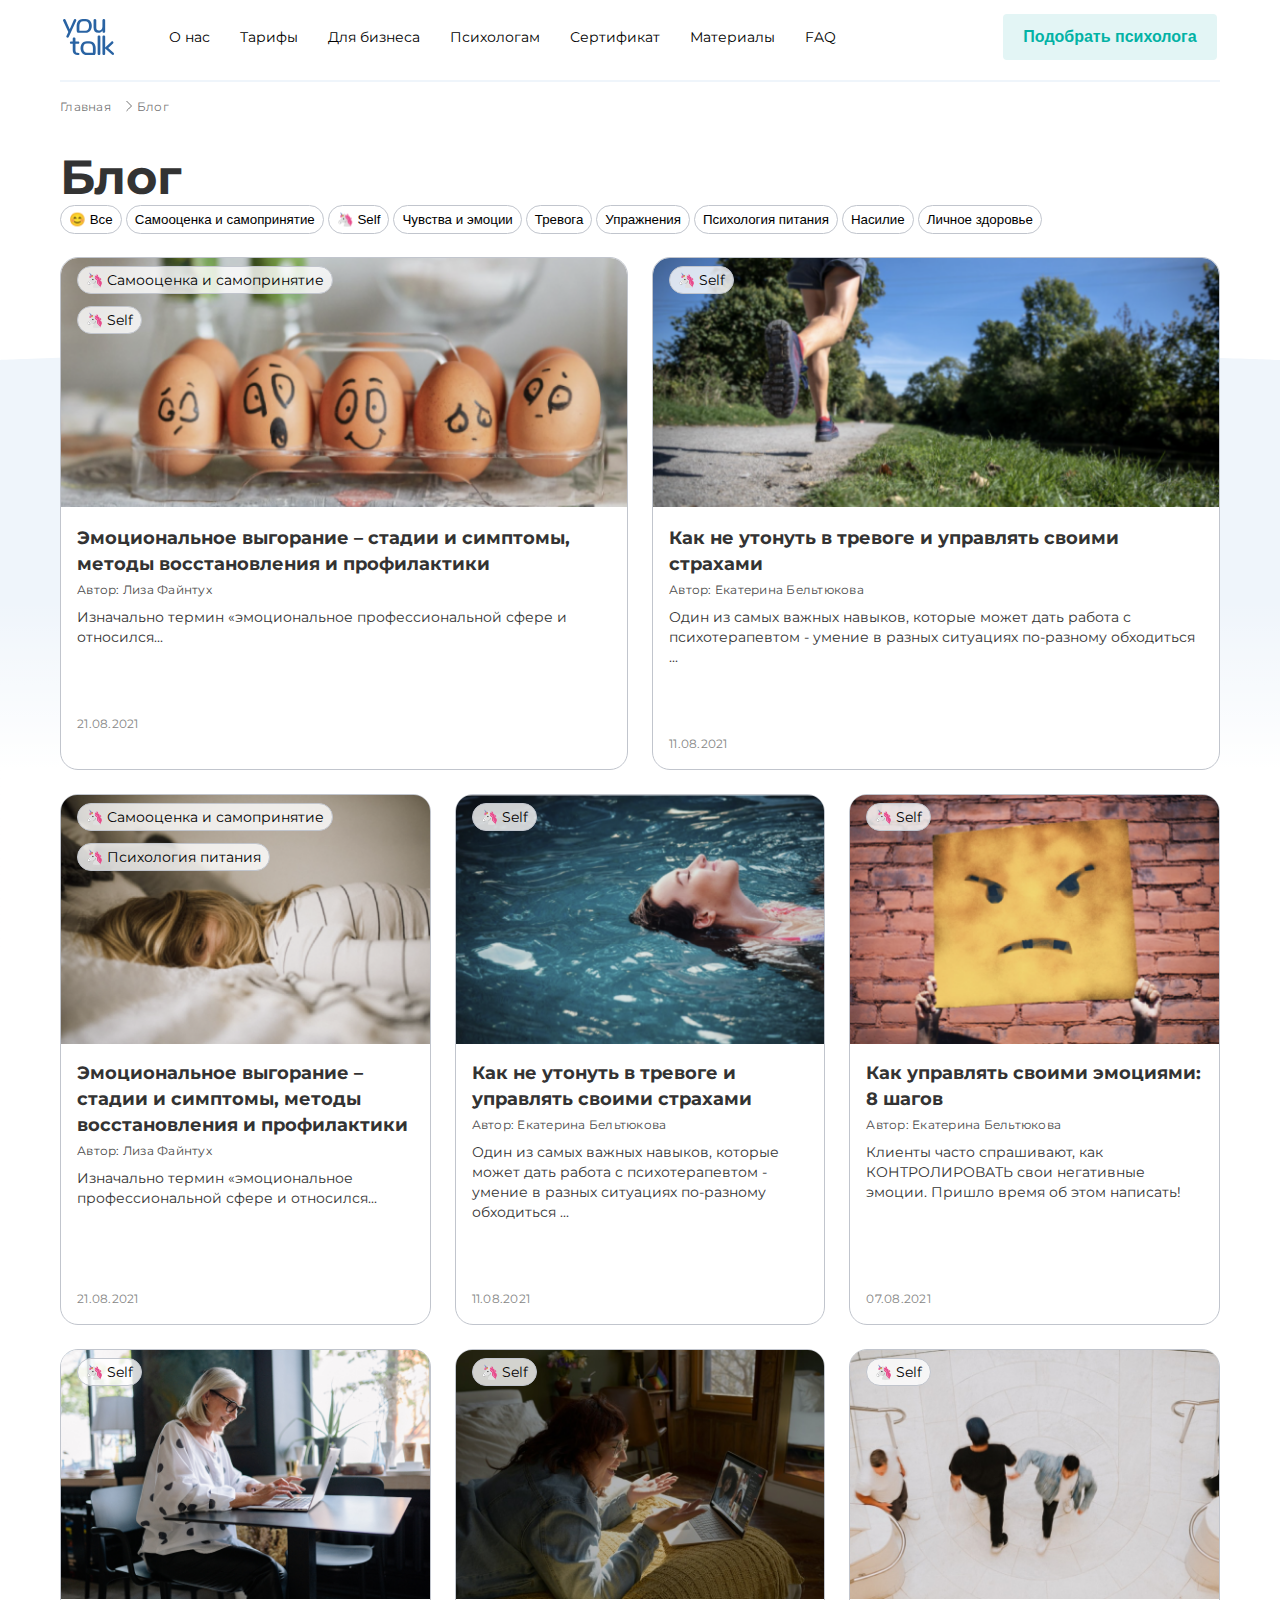
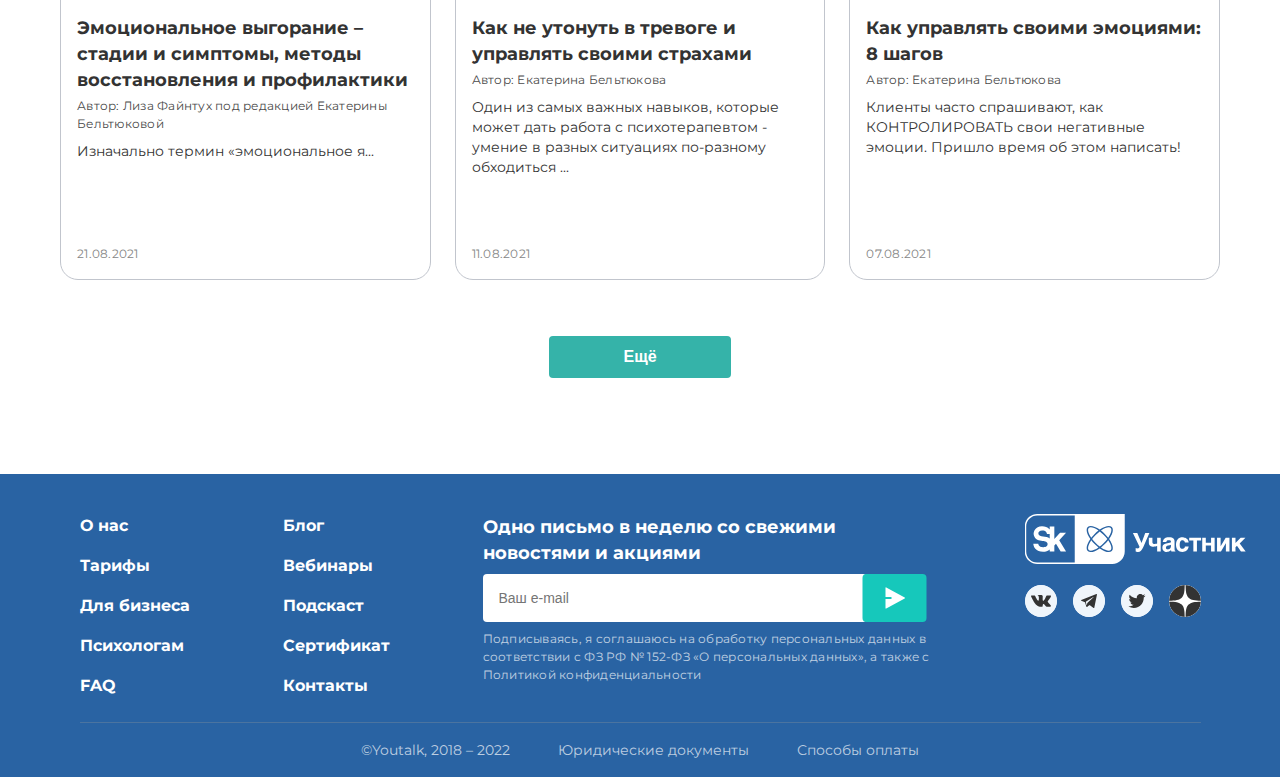
==== index.html @ e445ca29 "fixed all path index.html" ====
<!DOCTYPE html>
<html lang="ru">
  <head>
    <meta charset="UTF-8" />
    <meta name="viewport" content="width=device-width, initial-scale=1.0" />
    <title>YouTalk</title>
    <link rel="stylesheet" href="./css/font.css" />
    <link rel="stylesheet" href="./css/reset.css" />
    <link rel="stylesheet" href="./css/style.css" />
  </head>
  <body>
    <div class="container">
      <header class="header">
        <img class="header__logo" src="./icon/logo.svg" alt="Логотип"/>
        <nav class="header__nav">
          <ul class="header__list">
            <li class="header__item">
              <a href="#" class="link header__link">О нас</a>
            </li>
            <li class="header__item">
              <a href="#" class="link header__link">Тарифы</a>
            </li>
            <li class="header__item">
              <a href="#" class="link header__link">Для бизнеса</a>
            </li>
            <li class="header__item">
              <a href="#" class="link header__link">Психологам</a>
            </li>
            <li class="header__item">
              <a href="#" class="link header__link">Сертификат</a>
            </li>
            <li class="header__item">
              <a href="#" class="link header__link">Материалы</a>
            </li>
            <li class="header__item">
              <a href="#" class="link header__link">FAQ</a>
            </li>
          </ul>
        </nav>
        <button type="button" class="btn header__btn">
          Подобрать психолога
        </button>
      </header>
      <main>
        <ul class="breadcrumb">
          <li class="breadcrumb__item">
            <a href="#" class="link breadcrumb__link">Главная</a>
          </li>
          <li class="breadcrumb__item">Блог</li>
        </ul>
        <div class="hero">
          <h1 class="hero__h1">Блог</h1>
            <div class="hero__btn">
              <button class="hero__btn-item" type="button">&#128522; Все</button>
              <button class="hero__btn-item" type="button">Самооценка и самопринятие</button>
              <button class="hero__btn-item" type="button">&#129412; Self</button>
              <button class="hero__btn-item" type="button">Чувства и эмоции</button>
              <button class="hero__btn-item" type="button">Тревога</button>
              <button class="hero__btn-item" type="button">Упражнения</button>
              <button class="hero__btn-item" type="button">Психология питания</button>
              <button class="hero__btn-item" type="button">Насилие</button>
              <button class="hero__btn-item" type="button">Личное здоровье</button>
            </div>

            <article class="hero__all-posts">

            <section class="hero__main-posts">
              <div class="hero__pointer hero__main-post-first">
                <img class="hero__img" src="./img/hero-main-first.png" alt="Увлекательный пост о психологии">
                <div class="hero__text">
                  <h2 class="h2 hero__h2">Эмоциональное выгорание – стадии и симптомы, методы восстановления и профилактики</h2>
                  <p class="hero__author">Автор: Лиза Файнтух</p>
                  <p class="hero__about-post hero__about-post_grow-zero">Изначально термин «эмоциональное профессиональной сфере и относился...</p>
                  <p class="hero__date">
                    21.08.2021
                  </p>
                  <p class="hero__link-first-item">
                    &#129412; Самооценка и самопринятие
                  </p>
                  <p class="hero__link-second-item">
                    &#129412; Self
                  </p>

                </div>
              </div>
              <div class="hero__pointer hero__main-post-second">
                <img class="hero__img" src="./img/hero-mian-second.png" alt="Увлекательный пост о психологии">
                <div class="hero__text">
                  <h2 class="h2 hero__h2">Как не утонуть в тревоге и управлять своими страхами</h2>
                  <p class="hero__author">Автор: Екатерина Бельтюкова</p>
                  <p class="hero__about-post hero__about-post_grow-zero">Один из самых важных навыков, которые может дать работа с психотерапевтом - умение в разных ситуациях по-разному обходиться ...</p>
                  <p class="hero__date">
                    11.08.2021
                  </p>
                  <p class="hero__link-first-item">
                    &#129412; Self
                  </p>

                </div>
              </div>
            </section>

            <section class="hero__posts">
              <div class="hero__pointer hero__post-item">
                <img src="./img/hero-1.png" alt="Увлекательный пост о психологии" class="hero__img">
                <div class="hero__text">
                  <h2 class="h2 hero__h2">Эмоциональное выгорание – стадии и симптомы, методы восстановления и профилактики</h2>
                  <p class="hero__author">Автор: Лиза Файнтух</p>
                  <p class="hero__about-post">Изначально термин «эмоциональное профессиональной сфере и относился...</p>
                  <p class="hero__date">21.08.2021</p>
                  <p class="hero__link-first-item">
                    &#129412; Самооценка и самопринятие
                  </p>
                  <p class="hero__link-second-item">
                    &#129412; Психология питания
                  </p>

                </div>
              </div>
              <div class="hero__pointer hero__post-item">
                <img src="./img/hero-2.png" alt="Увлекательный пост о психологии" class="hero__img">
                <div class="hero__text">
                  <h2 class="h2 hero__h2">Как не утонуть в тревоге и управлять своими страхами</h2>
                  <p class="hero__author">Автор: Екатерина Бельтюкова</p>
                  <p class="hero__about-post">Один из самых важных навыков, которые может дать работа с психотерапевтом - умение в разных ситуациях по-разному обходиться ...</p>
                  <p class="hero__date">11.08.2021</p>
                  <p class="hero__link-first-item">
                    &#129412; Self                  
                  </p>

                </div>
              </div>
              <div class="hero__pointer hero__post-item">
                <img src="./img/hero-3.png" alt="Увлекательный пост о психологии" class="hero__img">
                <div class="hero__text">
                  <h2 class="h2 hero__h2">Как управлять своими эмоциями:
                    8 шагов</h2>
                  <p class="hero__author">Автор: Екатерина Бельтюкова</p>
                  <p class="hero__about-post">Клиенты часто спрашивают, как КОНТРОЛИРОВАТЬ свои негативные эмоции. Пришло время об этом написать!</p>
                  <p class="hero__date">07.08.2021</p>
                  <p class="hero__link-first-item">
                    &#129412; Self
                  </p>

                </div>
              </div>
              <div class="hero__pointer hero__post-item">
                <img src="./img/hero-4.png" alt="Увлекательный пост о психологии" class="hero__img">
                <div class="hero__text">
                  <h2 class="h2 hero__h2">Эмоциональное выгорание – стадии и симптомы, методы восстановления и профилактики</h2>
                  <p class="hero__author">Автор: Лиза Файнтух под редакцией  Екатерины Бельтюковой</p>
                  <p class="hero__about-post">Изначально термин «эмоциональное я...</p>
                  <p class="hero__date">21.08.2021</p>
                  <p class="hero__link-first-item">
                    &#129412; Self
                  </p>

                </div>
              </div>
              <div class="hero__pointer hero__post-item">
                <img src="./img/hero-5.png" alt="Увлекательный пост о психологии" class="hero__img">
                <div class="hero__text">
                  <h2 class="h2 hero__h2">Как не утонуть в тревоге и управлять своими страхами</h2>
                  <p class="hero__author">Автор: Екатерина Бельтюкова</p>
                  <p class="hero__about-post">Один из самых важных навыков, которые может дать работа с психотерапевтом - умение в разных ситуациях по-разному обходиться ...</p>
                  <p class="hero__date">11.08.2021</p>
                  <p class="hero__link-first-item">
                    &#129412; Self
                  </p>

                </div>
              </div>
              <div class="hero__pointer hero__post-item">
                <img src="./img/hero-6.png" alt="Увлекательный пост о психологии" class="hero__img">
                <div class="hero__text">
                  <h2 class="h2 hero__h2">Как управлять своими эмоциями:
                    8 шагов</h2>
                  <p class="hero__author">Автор: Екатерина Бельтюкова</p>
                  <p class="hero__about-post">Клиенты часто спрашивают, как КОНТРОЛИРОВАТЬ свои негативные эмоции. Пришло время об этом написать!</p>
                  <p class="hero__date">07.08.2021</p>
                  <p class="hero__link-first-item">
                    &#129412; Self
                  </p>

                </div>
              </div>
            </section>
              <button type="button" class="btn hero__btn-more">Ещё</button>
            </article>
        </div>
      </main>

    </div>
    <div class="hero__bg-post">
      <img src="./icon/bg-post-item.svg" alt="Фоновая каритнка">
    </div>
          <footer class="footer">
        <div class="footer__nav">
          <ul class="footer__list">
            <li class="footer__item"><a href="#" class="footer__link">О нас</a></li>
            <li class="footer__item"><a href="#" class="footer__link">Тарифы</a></li>
            <li class="footer__item"><a href="#" class="footer__link">Для бизнеса</a></li>
            <li class="footer__item"><a href="#" class="footer__link">Психологам</a></li>
            <li class="footer__item"><a href="#" class="footer__link">FAQ</a></li>
          </ul>
          <ul class="footer__list">
            <li class="footer__item"><a href="#" class="footer__link">Блог</a></li>
            <li class="footer__item"><a href="#" class="footer__link">Вебинары</a></li>
            <li class="footer__item"><a href="#" class="footer__link">Подскаст</a></li>
            <li class="footer__item"><a href="#" class="footer__link">Сертификат</a></li>
            <li class="footer__item"><a href="#" class="footer__link">Контакты</a></li>
          </ul>
        
        <div class="footer__email">
          <h2 class="h2 footer__h2">Одно письмо в неделю со свежими <br> новостями и акциями</h2>
          <div class="footer__send-email"><input type="text" class="footer__input-email" placeholder="Ваш e-mail"><button class=" pointer footer__btn-send" type="button">
            <img src="./icon/send-email.svg" alt="Кнопка">
          </button></div>
          <p class="footer__personal-data">Подписываясь, я соглашаюсь на обработку персональных данных в <br> соответствии с ФЗ РФ № 152-ФЗ «О персональных данных», а также с <br> Политикой конфиденциальности</p>
        </div>
        <div class="footer__social">
          <a href="#" class="skolkovo"><img  src="./icon/skolkovo.svg" alt="Участник Сколково" class="skolkovo"></a>
          <a href="#" class="vkontakte"><img src="./icon/vk.svg" alt="ВК" class="footer__social-item "></a>
          <a href="#" class="telegram"><img src="./icon/telegram.svg" alt="Телеграм" class="footer__social-item"></a>
          <a href="#" class="twitter"><img src="./icon/twitter.svg" alt="Твиттер" class="footer__social-item"></a>
          <a href="#" class="yandex"><img src="./icon/yandex.svg" alt="Яндекс Дзен" class="footer__social-item "></a>
        </div>
      </div>
      <div class="footer__other">
          <p class="footer__copirate">©Youtalk, 2018 – 2022</p>
          <p class="pointer footer__douments">Юридические документы</p>
          <p class="pointer footer__pay">Способы оплаты</p>
        </div>
      </footer>
  </body>
</html>
---- css/font.css ----
@import url('https://fonts.googleapis.com/css2?family=Montserrat:ital,wght@0,400;0,500;0,600;0,700;1,400&family=Open+Sans&display=swap');
---- css/style.css ----
*{
    box-sizing: border-box;
}
body{
    font-family: Montserrat;
    font-size: 14px;
}
.container{
    width: 1200px;
    margin: 0 auto;
    margin-top: 14px;
    padding: 0 20px 0 20px;    
    height: 100%;
}
.header{
    display: flex;
    justify-content: space-evenly;
    place-items: center center;
    border-bottom: 2px solid #EFF5FB;
    padding-bottom: 20px;
}
.header__logo{
    margin-right: 51px;
    cursor: pointer;
}
.header__nav{
    margin-right: 164px;
}
.header__list{
    display: flex;
    gap: 30px;
}
.link{
    color: black;
    text-decoration: none;
}
.header__link:hover{
    border-bottom: 1px solid rgba(0, 0, 0, 0.63);
}
.btn{
    align-items: center;
    border-radius: 4px;
    text-align: center;
    font-size: 16px;
    font-weight: 700;
    border: none;
    cursor: pointer;
}
.header__btn {
    display: inline-flex;
    padding: 14px 20px;
    gap: 10px;
    background: #E3F5F5;
    color: #03B2A5;
}
.header__btn:active {
    background: #cbf1f1;
 
}

.breadcrumb {
    display: inline-flex;
    gap: 10px;
    margin-top: 16px;
    margin-bottom: 30px;
    color: rgba(51, 51, 51, 0.70);
    font-size: 12px;
    line-height: 18px;
    letter-spacing: 0.25px;
}
.breadcrumb__item {
    display: flex;
}
.breadcrumb__link {
    color: rgba(51, 51, 51, 0.70);
}
.breadcrumb__link:hover {
    text-decoration: underline;
    color: black;
}
.breadcrumb li+li::before{
    content: url(../icon/Arrow.-right.svg);
    text-align: center;
    align-items: center;
}
.hero__h1{
    color: #333;
    font-size: 48px;
    font-weight: 700;
    line-height: 56px;
}
.hero__btn-item {
    padding: 6px 8px;
    border-radius: 24px;
    border: 1px solid #C1C5CD;
    background: transparent;
    cursor: pointer;
}
.hero__btn-item:hover {
    border: 1px solid #16C8BB;
}
.hero__all-posts {
    margin-top: 23px;
}
.pointer {
    cursor: pointer;

}
.hero__pointer {
    cursor: pointer;
    border: 1px solid #C1C5CD;
    border-radius: 18px;
}
.hero__pointer:hover {
    border-radius: 18px;
    border: 1px solid #16C8BB;
}
.hero__main-posts {
    display: flex;
    align-items: stretch;
    gap: 24px;    background-color: #FFF;

}
.hero__main-post-first,
.hero__main-post-second  {
    width: 50%;
    position: relative;
    overflow: hidden;  
}

.hero__img {
    width: 100%;
    object-fit: cover;
    border-top-left-radius: 16px;
    border-top-right-radius: 16px;
}
.hero__text{
    border-bottom-left-radius: 16px;
    border-bottom-right-radius: 16px;
    padding: 16px;
    height: 100%;
    display: flex;
    flex-direction: column;
}
.h2 {
    font-size: 18px;
    font-weight: 700;
    line-height: 26px;
}
.hero__h2 {
    color: #333;
}
.hero__author {
    color: #494949;
    font-size: 12px;
    line-height: 18px; letter-spacing: 0.25px;
    margin: 4px 0px 8px 0px;
}
.hero__about-post {
    color: #333;
    font-size: 14px;
    line-height: 20px;
    margin-bottom: 68px;
    flex-grow: 1;
}
.hero__about-post_grow-zero {
    flex-grow: 0;

}
.hero__date {
    color: #868686;
    font-size: 12px;
    line-height: 18px;
    letter-spacing: 0.25px;
}
.hero__link-first-item {
    position: absolute;
    top: 8px;
    border-radius: 24px;
    border: 1px solid #C1C5CD;
    background: rgba(255, 255, 255, 0.800);
    padding: 6px 8px;
}
.hero__link-second-item {
    position: absolute;
    top: 48px;
    border-radius: 24px;
    border: 1px solid #C1C5CD;
    background: rgba(255, 255, 255, 0.800);
    padding: 6px 8px;
}
.hero__link-first-item:hover,
.hero__link-second-item:hover {
    background: rgba(228, 227, 227, 0.8);

}
.hero__posts {
    display: grid;
    grid-template-columns: repeat(3, 1fr);
    gap: 24px;
    margin-top: 24px;
}
.hero__post-item {
    position: relative;
    display: flex;
    flex-direction: column;
    justify-content: space-between;
}

.hero__btn-more {
    display: flex;
    justify-content: center;
    background: #35B3A9;
    width: 182px;
    padding: 12px 16px;
    color: #FFFFFF;
    margin: 0 auto;
    margin-top: 56px;
    margin-bottom: 96px;
}
.hero__btn-more:hover {
    background: #30968d;

}
.footer {
    display: flex;
    flex-direction: column;
    align-items: center;
    justify-content: center;
    width: 100%;
    height: 100%;
    background: #2963A3;
    padding: 40px 120px 17px 120px;
}
.footer > p {
    color: #FFF;
}
.footer__nav {
    display: flex;
    gap: 93px;
    padding-bottom: 24px;
    /* width: 1200px; */
    border-bottom: 1px solid rgba(157, 157, 157, 0.3) ;
}
.footer__list {
    display: flex;
    flex-direction: column;
    gap: 16px;
    justify-content: space-evenly;
}
.footer__link {
    text-decoration: none;
    color: #FFF;
    font-size: 16px;
    font-weight: 700;
    line-height: 24px;
    white-space: nowrap;

}
.footer__link:hover {
    color: #dfdfdf;
}
.footer__h2 {
    color: #FFF;
}
.footer__send-email {
    display: flex;
}
.footer__input-email {
    width: 384px;
    height: 48px;
    margin: 8px 0 8px 0;
    padding: 14px 0 14px 16px;
    color: #9D9D9D;
    font-size: 14px;
    font-weight: 400;
    line-height: 20px;
    outline: none;
    border: none;
    border-radius: 4px;
}
.footer__btn-send {
    position: relative;
    right: 5px;
    top: 2px;
    background: none;
    border: none;
    margin: 0;
    padding: 0;
}
.footer__btn-send:active {
    background-color: #2963A3;
}
.footer__personal-data {
    color: #FFF;
    opacity: 0.7;
    font-size: 12px;
    font-weight: 400;
    line-height: 18px;
    letter-spacing: 0.25px;
}
.footer__skolkovo {
}
.footer__social {
    display: grid; 
    grid-template-columns: 1fr 1fr 1fr 1fr; 
    grid-template-rows: 30% 10%; 
    gap: 16px;
    grid-template-areas: 
      "skolkovo skolkovo skolkovo skolkovo"
      "vk tg tw ya"; 
    }
.footer__social-item {
    border-radius: 60px;
    background: #EFF5FB;
    width: 32px;
    height: 32px;
    color: black;
}
.skolkovo {
    grid-area: skolkovo;
}
.vkontakte {
    grid-area: vk;
}
.telegram {
    grid-area: tg;
}
.twitter {
    grid-area: tw;
}
.yandex {
    grid-area: ya;
}
.footer__other {
    display: flex;
    gap: 48px;
    margin-top: 17px;
    color: rgba(255, 255, 255, 0.700);
    font-size: 14px;
    font-weight: 400;
    line-height: 20px;
}
.footer__douments:hover {
    color: rgba(255, 255, 255);
}
.footer__pay:hover {
    color: rgba(255, 255, 255);
}

.hero__bg-post img {
    z-index: -1;
    position: absolute;
    top: 350px;
    width: 100%;
}
@media (max-width: 1210px) {
    .container {
        max-width: 960px;
    }
    .header{
        border-bottom: 1px solid #EFF5FB;
    }
    
    .header__nav{
        margin-right: 20px;
    }
    
    .header__logo{
        margin-right: 32px;
    }
    .header__list{
        gap: 16px;
    }     
    .hero__bg-post {
        display: none;
    }
    .footer {
        justify-content: space-evenly;
        padding: 40px 26px 17px 38px;
    }
    .footer__nav {
        gap: 30px;
    }
    /* .footer__link {
        white-space: nowrap;
    } */
}
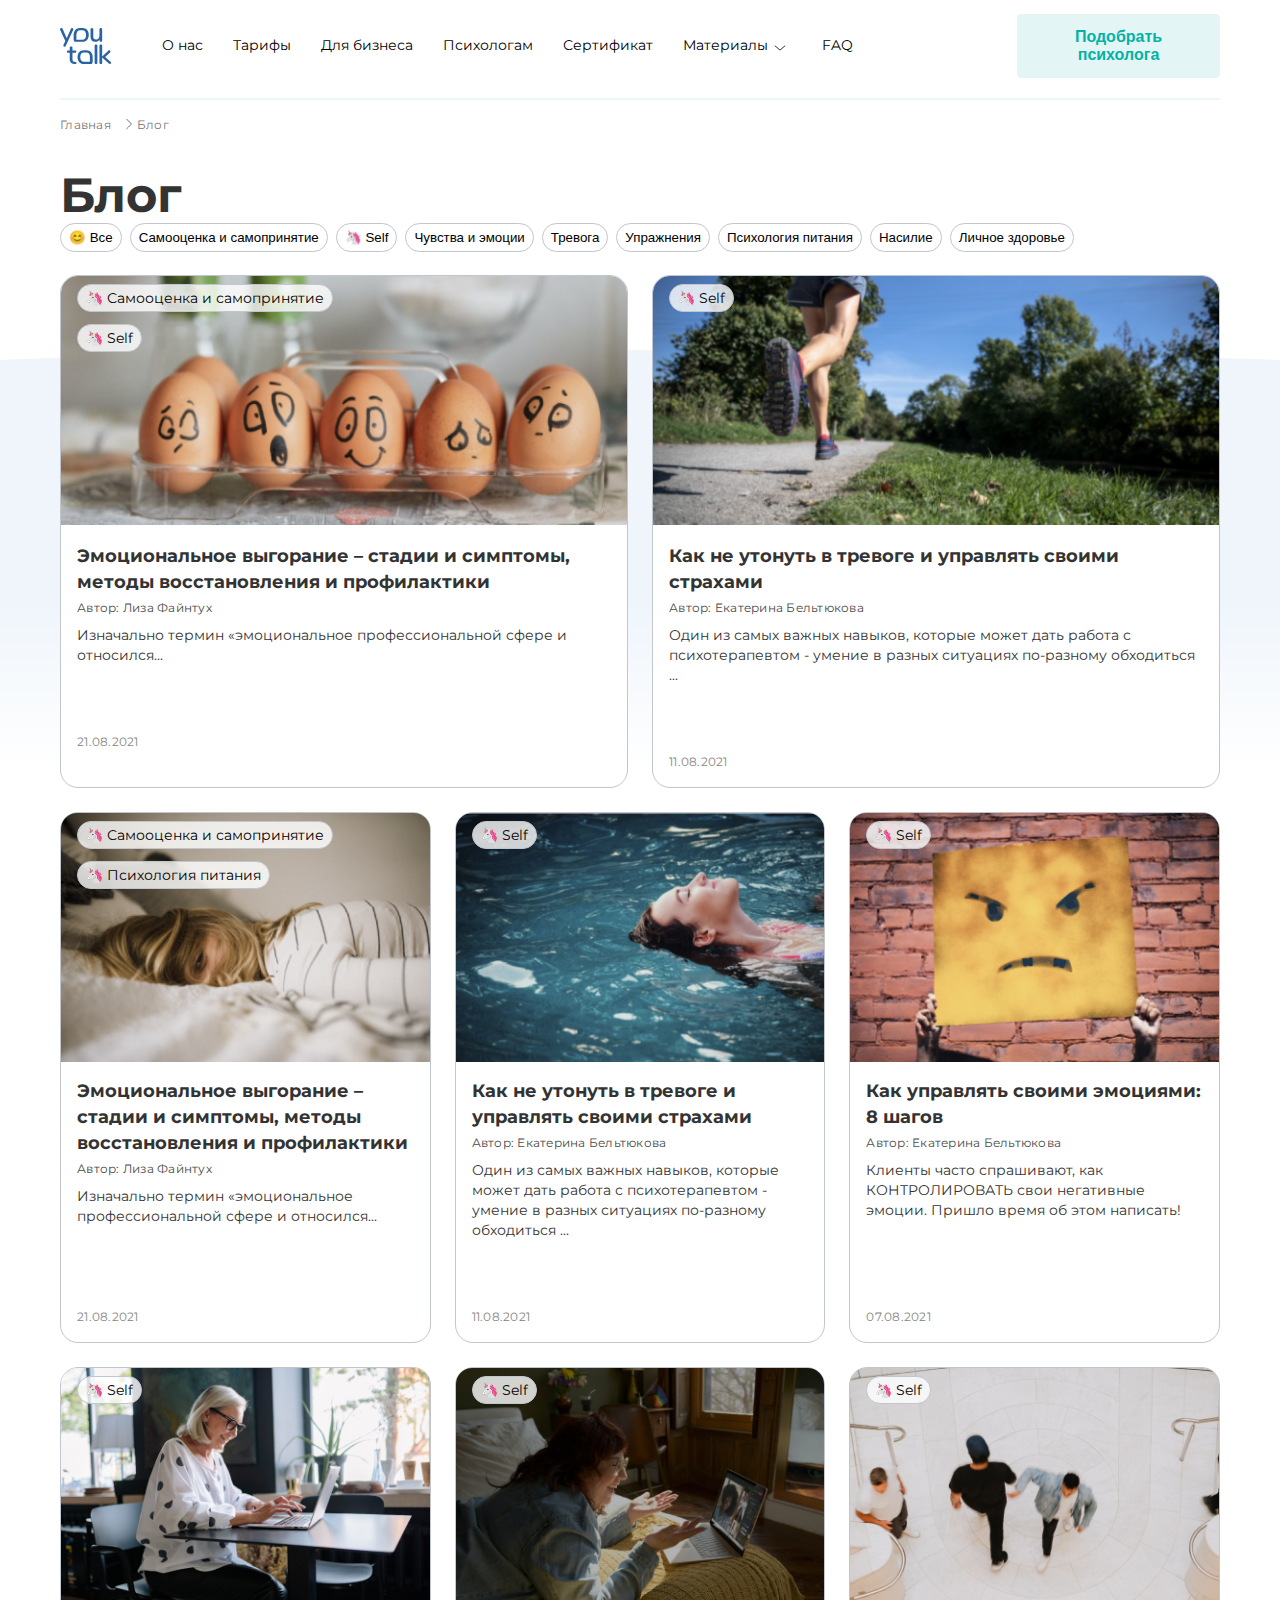
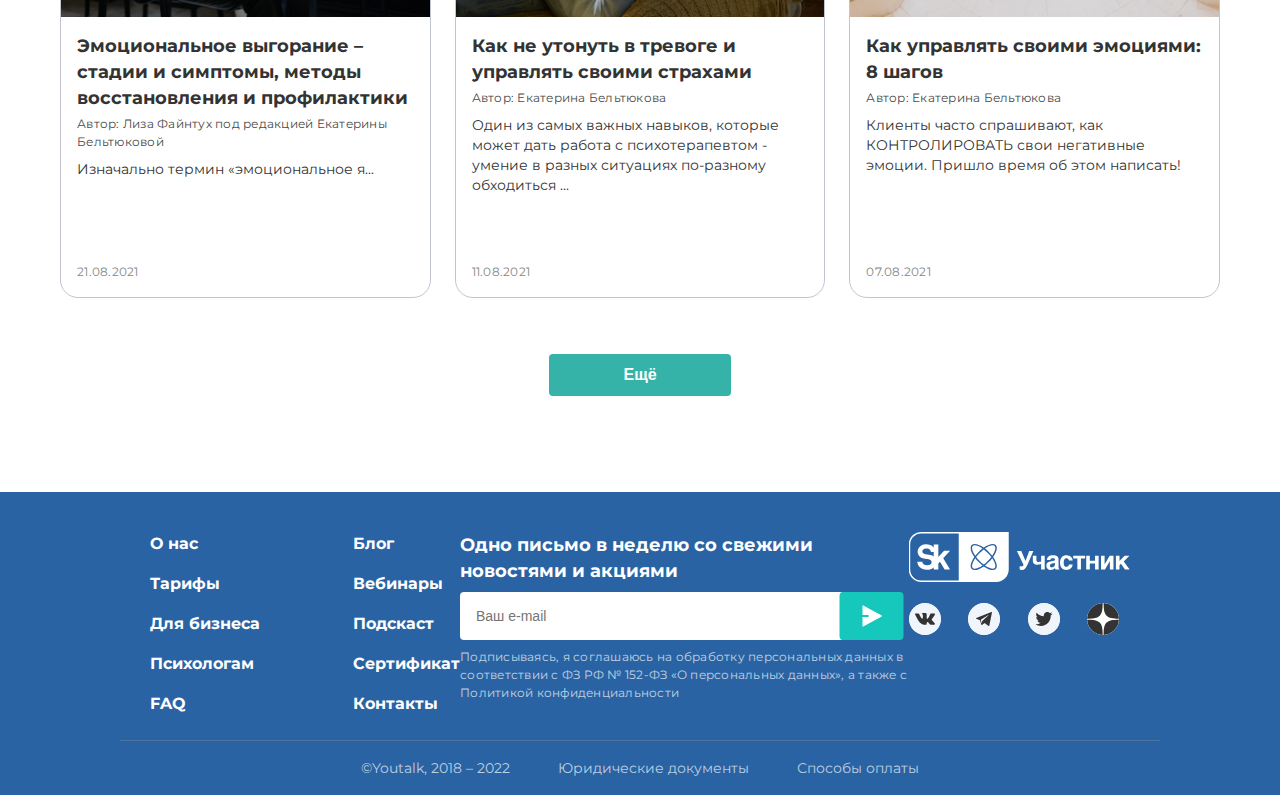
==== commit aa766117: "add all @media" ====
--- a/index.html
+++ b/index.html
@@ -12,6 +12,7 @@
     <div class="container">
       <header class="header">
         <img class="header__logo" src="./icon/logo.svg" alt="Логотип"/>
+        <img class="header__burger-menu" src="./icon/burger.svg" alt="Меню">
         <nav class="header__nav">
           <ul class="header__list">
             <li class="header__item">
@@ -29,8 +30,8 @@
             <li class="header__item">
               <a href="#" class="link header__link">Сертификат</a>
             </li>
-            <li class="header__item">
-              <a href="#" class="link header__link">Материалы</a>
+            <li class="flex header__item">
+              <a href="#" class="link header__link">Материалы</a> <button class="header__btn-expand-text"><img src="./icon/expand text.svg" alt="Развенуть текст"></button>
             </li>
             <li class="header__item">
               <a href="#" class="link header__link">FAQ</a>
@@ -195,23 +196,25 @@
       <img src="./icon/bg-post-item.svg" alt="Фоновая каритнка">
     </div>
           <footer class="footer">
-        <div class="footer__nav">
-          <ul class="footer__list">
-            <li class="footer__item"><a href="#" class="footer__link">О нас</a></li>
-            <li class="footer__item"><a href="#" class="footer__link">Тарифы</a></li>
-            <li class="footer__item"><a href="#" class="footer__link">Для бизнеса</a></li>
-            <li class="footer__item"><a href="#" class="footer__link">Психологам</a></li>
-            <li class="footer__item"><a href="#" class="footer__link">FAQ</a></li>
-          </ul>
-          <ul class="footer__list">
-            <li class="footer__item"><a href="#" class="footer__link">Блог</a></li>
-            <li class="footer__item"><a href="#" class="footer__link">Вебинары</a></li>
-            <li class="footer__item"><a href="#" class="footer__link">Подскаст</a></li>
-            <li class="footer__item"><a href="#" class="footer__link">Сертификат</a></li>
-            <li class="footer__item"><a href="#" class="footer__link">Контакты</a></li>
-          </ul>
+        <div class="footer__container">
+          <div class="footer__nav">
+            <ul class="footer__list ">
+              <li class="footer__item"><a href="#" class="footer__link">О нас</a></li>
+              <li class="footer__item"><a href="#" class="footer__link">Тарифы</a></li>
+              <li class="footer__item"><a href="#" class="footer__link">Для бизнеса</a></li>
+              <li class="footer__item"><a href="#" class="footer__link">Психологам</a></li>
+              <li class="footer__item"><a href="#" class="footer__link">FAQ</a></li>
+            </ul>
+            <ul class="footer__list ">
+              <li class="footer__item"><a href="#" class="footer__link">Блог</a></li>
+              <li class="footer__item"><a href="#" class="footer__link">Вебинары</a></li>
+              <li class="footer__item"><a href="#" class="footer__link">Подскаст</a></li>
+              <li class="footer__item"><a href="#" class="footer__link">Сертификат</a></li>
+              <li class="footer__item"><a href="#" class="footer__link">Контакты</a></li>
+            </ul>
+          </div>
         
-        <div class="footer__email">
+        <div class="footer__emailitem-2">
           <h2 class="h2 footer__h2">Одно письмо в неделю со свежими <br> новостями и акциями</h2>
           <div class="footer__send-email"><input type="text" class="footer__input-email" placeholder="Ваш e-mail"><button class=" pointer footer__btn-send" type="button">
             <img src="./icon/send-email.svg" alt="Кнопка">
@@ -228,7 +231,7 @@
       </div>
       <div class="footer__other">
           <p class="footer__copirate">©Youtalk, 2018 – 2022</p>
-          <p class="pointer footer__douments">Юридические документы</p>
+          <p class="pointer footer__documents">Юридические документы</p>
           <p class="pointer footer__pay">Способы оплаты</p>
         </div>
       </footer>
--- a/css/style.css
+++ b/css/style.css
@@ -4,6 +4,9 @@
 body{
     font-family: Montserrat;
     font-size: 14px;
+}
+.flex {
+    display: flex;
 }
 .container{
     width: 1200px;
@@ -23,6 +26,9 @@
     margin-right: 51px;
     cursor: pointer;
 }
+.header__burger-menu {
+    display: none;
+}
 .header__nav{
     margin-right: 164px;
 }
@@ -34,8 +40,17 @@
     color: black;
     text-decoration: none;
 }
+.header__link {
+    white-space: nowrap;
+
+}
 .header__link:hover{
     border-bottom: 1px solid rgba(0, 0, 0, 0.63);
+}
+.header__btn-expand-text {
+    background: transparent;
+    border: none;
+    cursor: pointer;
 }
 .btn{
     align-items: center;
@@ -89,6 +104,11 @@
     font-weight: 700;
     line-height: 56px;
 }
+.hero__btn {
+    display: flex;
+    gap: 8px;
+    flex-wrap: wrap;
+}
 .hero__btn-item {
     padding: 6px 8px;
     border-radius: 24px;
@@ -110,6 +130,7 @@
     cursor: pointer;
     border: 1px solid #C1C5CD;
     border-radius: 18px;
+    background-color: #FFF;
 }
 .hero__pointer:hover {
     border-radius: 18px;
@@ -118,8 +139,7 @@
 .hero__main-posts {
     display: flex;
     align-items: stretch;
-    gap: 24px;    background-color: #FFF;
-
+    gap: 24px;
 }
 .hero__main-post-first,
 .hero__main-post-second  {
@@ -235,12 +255,18 @@
 .footer > p {
     color: #FFF;
 }
+.footer__container {
+    display: flex;
+    justify-content: center;
+    /* gap: 91px; */
+    padding-bottom: 24px;
+    width: 100%;
+    border-bottom: 1px solid rgba(157, 157, 157, 0.3) ;
+}
 .footer__nav {
     display: flex;
+    justify-content: space-between;
     gap: 93px;
-    padding-bottom: 24px;
-    /* width: 1200px; */
-    border-bottom: 1px solid rgba(157, 157, 157, 0.3) ;
 }
 .footer__list {
     display: flex;
@@ -299,8 +325,6 @@
     line-height: 18px;
     letter-spacing: 0.25px;
 }
-.footer__skolkovo {
-}
 .footer__social {
     display: grid; 
     grid-template-columns: 1fr 1fr 1fr 1fr; 
@@ -334,6 +358,8 @@
 }
 .footer__other {
     display: flex;
+    align-self: ;
+    justify-self: ;
     gap: 48px;
     margin-top: 17px;
     color: rgba(255, 255, 255, 0.700);
@@ -341,7 +367,7 @@
     font-weight: 400;
     line-height: 20px;
 }
-.footer__douments:hover {
+.footer__documents:hover {
     color: rgba(255, 255, 255);
 }
 .footer__pay:hover {
@@ -354,9 +380,9 @@
     top: 350px;
     width: 100%;
 }
-@media (max-width: 1210px) {
+@media screen and (max-width: 1210px) {
     .container {
-        max-width: 960px;
+        width: 960px;
     }
     .header{
         border-bottom: 1px solid #EFF5FB;
@@ -379,10 +405,115 @@
         justify-content: space-evenly;
         padding: 40px 26px 17px 38px;
     }
+    .footer__container {
+        gap: 21px;
+    }
     .footer__nav {
         gap: 30px;
     }
-    /* .footer__link {
-        white-space: nowrap;
-    } */
+    .footer__social {
+        position: relative;
+        right: 10px;
+    }
+}
+@media screen and (max-width: 1014px) {
+    .container {
+        width: 728px;
+    }
+    .header {
+        justify-content: space-between;
+    }
+    .header__burger-menu {
+        display: block;
+    }
+    .header__nav {
+        display: none;
+    }
+    .header__btn {
+        display: none;
+    }
+    .hero__main-posts {
+        display: block;
+    }
+    .hero__main-post-first {
+        width: 100%;
+        margin-bottom: 24px;
+    }
+    .hero__main-post-second {
+        width: 100%;
+    }
+    .hero__posts {
+        grid-template-columns: repeat(2, 1fr);
+    }
+    .footer__container {
+        margin: auto;
+        display: grid;
+        grid-template-columns: repeat(2, 1fr);
+    }
+    .footer__social {
+        gap: 40px 16px;
+        position: static;
+    }
+    .footer__btn-send {
+        top: 1px;
+    }
+    
+}
+@media screen and (max-width: 755px) {
+    .container {
+        width: 374px;
+        
+    }
+    .hero__btn {
+        flex-wrap: nowrap;
+        overflow-x: auto;
+        
+    }
+
+    .hero__btn-item {
+        flex: 0 0 auto;
+    }
+    .hero__main-post-first {
+        width: 100%;
+        margin-bottom: 24px;
+    }
+    .hero__main-post-second {
+        width: 100%;
+    }
+    .hero__posts {
+        grid-template-columns: repeat(1, 1fr);
+    }
+    .hero__post-item:nth-child(n+3) {
+        display: none;
+    }
+    .footer__container {
+        display: flex;
+        flex-direction: column;
+        gap: 23px;
+    }
+    .footer__btn-send {
+        top: 1px;
+    }
+    .footer {
+        padding: 35px 20px;
+        justify-content: center;
+        align-items: center;
+    }
+    .footer__social {
+        grid-template-columns: 10% 10% 10% 10%; 
+        gap: 30px 10px;    
+        position: static;
+    }
+    .footer__other {
+     flex-flow: column;   
+     gap: 20px;
+     justify-content: flex-start;
+     align-self: start;
+    }
+}
+@media screen and (max-width: 375px) {
+    .container {
+        width: 320px;
+        
+    }
 }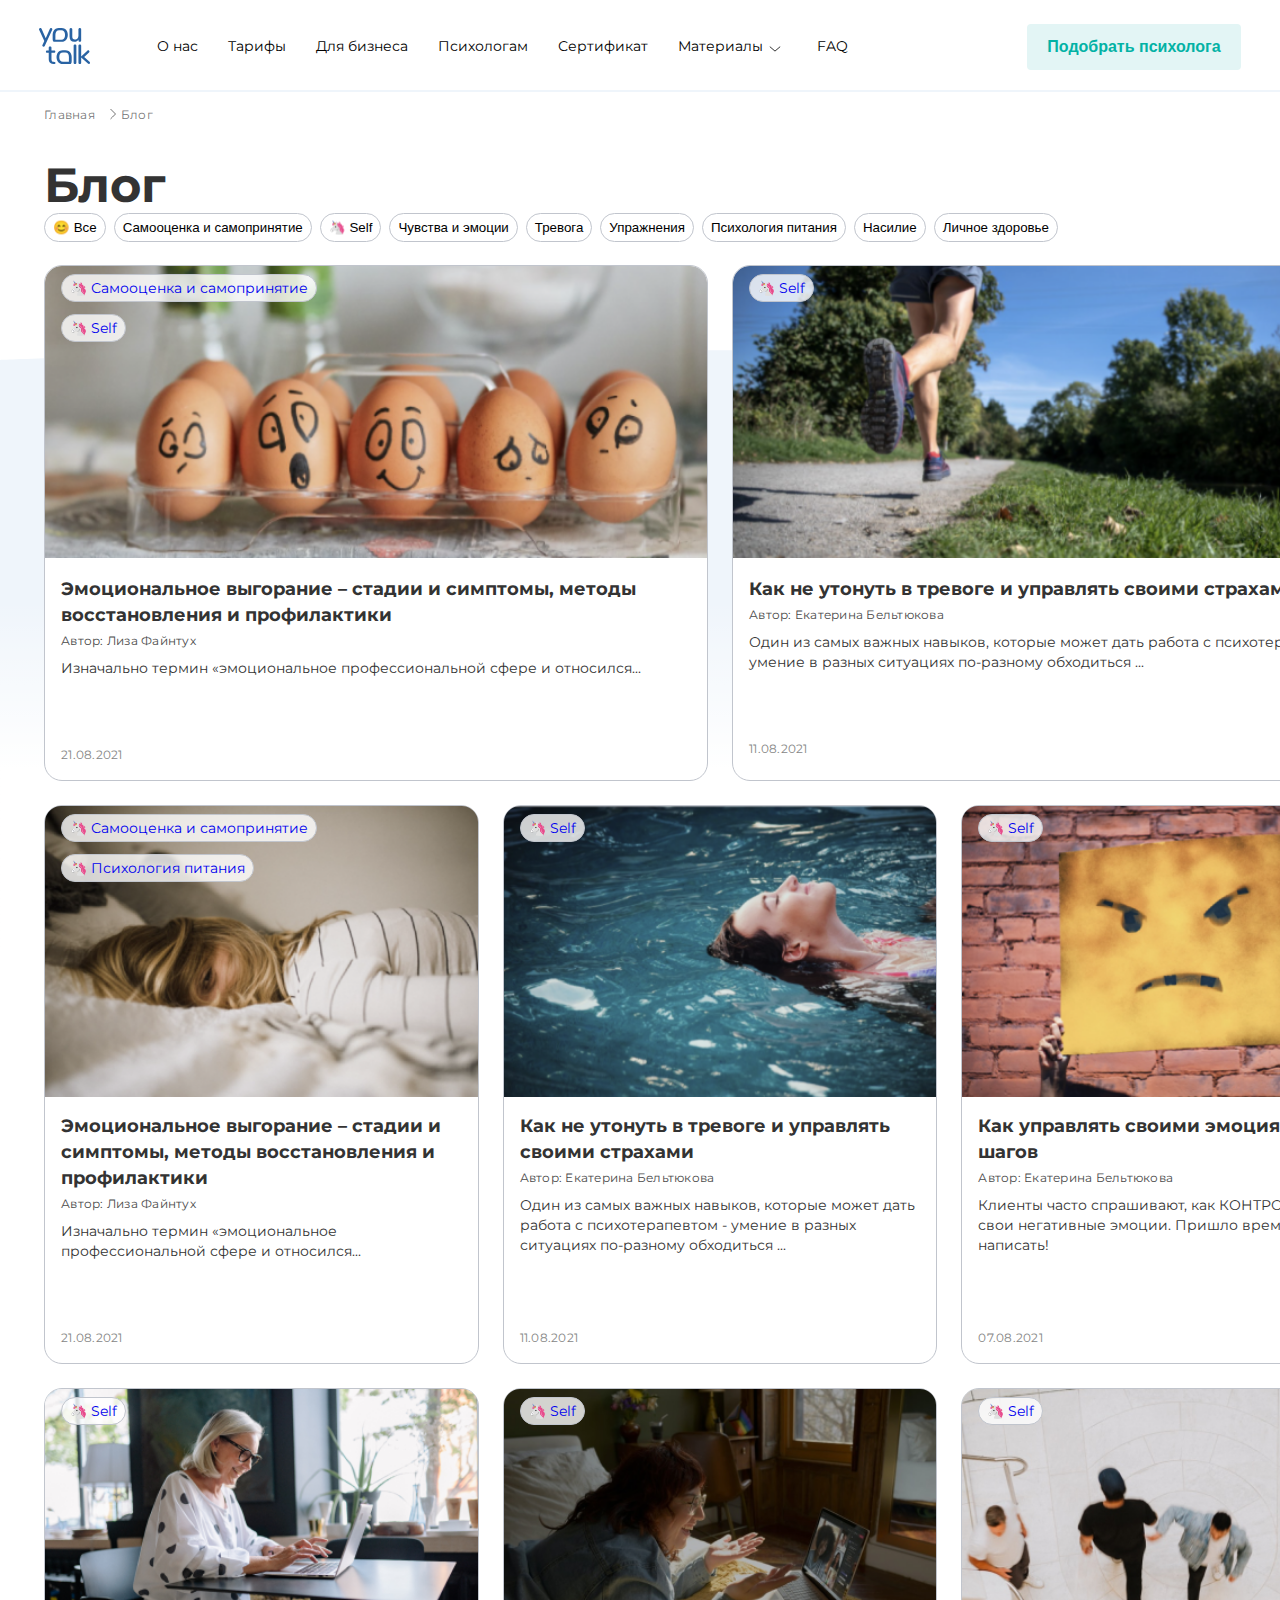
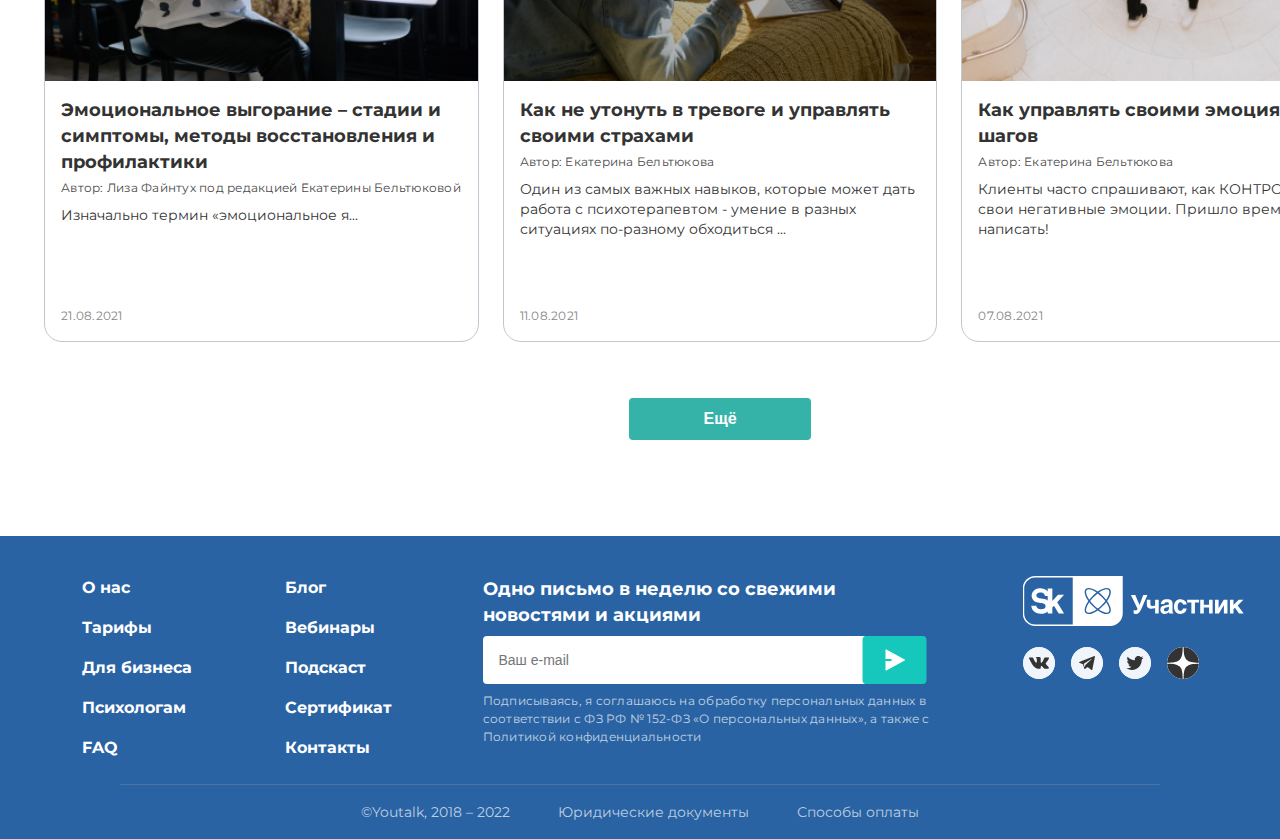
==== commit 52df8fbe: "adding adaptability and different touches" ====
--- a/index.html
+++ b/index.html
@@ -1,77 +1,83 @@
 <!DOCTYPE html>
 <html lang="ru">
-  <head>
-    <meta charset="UTF-8" />
-    <meta name="viewport" content="width=device-width, initial-scale=1.0" />
-    <title>YouTalk</title>
-    <link rel="stylesheet" href="./css/font.css" />
-    <link rel="stylesheet" href="./css/reset.css" />
-    <link rel="stylesheet" href="./css/style.css" />
-  </head>
-  <body>
-    <div class="container">
-      <header class="header">
-        <img class="header__logo" src="./icon/logo.svg" alt="Логотип"/>
-        <img class="header__burger-menu" src="./icon/burger.svg" alt="Меню">
-        <nav class="header__nav">
-          <ul class="header__list">
-            <li class="header__item">
-              <a href="#" class="link header__link">О нас</a>
-            </li>
-            <li class="header__item">
-              <a href="#" class="link header__link">Тарифы</a>
-            </li>
-            <li class="header__item">
-              <a href="#" class="link header__link">Для бизнеса</a>
-            </li>
-            <li class="header__item">
-              <a href="#" class="link header__link">Психологам</a>
-            </li>
-            <li class="header__item">
-              <a href="#" class="link header__link">Сертификат</a>
-            </li>
-            <li class="flex header__item">
-              <a href="#" class="link header__link">Материалы</a> <button class="header__btn-expand-text"><img src="./icon/expand text.svg" alt="Развенуть текст"></button>
-            </li>
-            <li class="header__item">
-              <a href="#" class="link header__link">FAQ</a>
-            </li>
-          </ul>
-        </nav>
-        <button type="button" class="btn header__btn">
-          Подобрать психолога
-        </button>
-      </header>
-      <main>
-        <ul class="breadcrumb">
-          <li class="breadcrumb__item">
-            <a href="#" class="link breadcrumb__link">Главная</a>
-          </li>
-          <li class="breadcrumb__item">Блог</li>
+
+<head>
+  <meta charset="UTF-8" />
+  <meta name="viewport" content="width=device-width, initial-scale=1.0" />
+  <title>YouTalk - Блог</title>
+  <link rel="stylesheet" href="./css/font.css" />
+  <link rel="stylesheet" href="./css/reset.css" />
+  <link rel="stylesheet" href="./css/style-blog.css" />
+</head>
+
+<body>
+  <div class="container">
+    <header class="header">
+      <a href="#" class="header__logo"><img src="./icon/logo.svg" alt="Логотип" /></a>
+      <img class="header__burger-menu" src="./icon/burger.svg" alt="Меню">
+      <nav class="header__nav">
+        <ul class="header__list">
+          <li class="header__item">
+            <a href="#" class="link header__link">О нас</a>
+          </li>
+          <li class="header__item">
+            <a href="#" class="link header__link">Тарифы</a>
+          </li>
+          <li class="header__item">
+            <a href="#" class="link header__link">Для бизнеса</a>
+          </li>
+          <li class="header__item">
+            <a href="#" class="link header__link">Психологам</a>
+          </li>
+          <li class="header__item">
+            <a href="#" class="link header__link">Сертификат</a>
+          </li>
+          <li class="flex header__item">
+            <a href="#" class="link header__link">Материалы</a> <button class="header__btn-expand-text"><img
+                src="./icon/expand text.svg" alt="Развенуть текст"></button>
+          </li>
+          <li class="header__item">
+            <a href="#" class="link header__link">FAQ</a>
+          </li>
         </ul>
-        <div class="hero">
-          <h1 class="hero__h1">Блог</h1>
-            <div class="hero__btn">
-              <button class="hero__btn-item" type="button">&#128522; Все</button>
-              <button class="hero__btn-item" type="button">Самооценка и самопринятие</button>
-              <button class="hero__btn-item" type="button">&#129412; Self</button>
-              <button class="hero__btn-item" type="button">Чувства и эмоции</button>
-              <button class="hero__btn-item" type="button">Тревога</button>
-              <button class="hero__btn-item" type="button">Упражнения</button>
-              <button class="hero__btn-item" type="button">Психология питания</button>
-              <button class="hero__btn-item" type="button">Насилие</button>
-              <button class="hero__btn-item" type="button">Личное здоровье</button>
-            </div>
-
-            <article class="hero__all-posts">
-
-            <section class="hero__main-posts">
-              <div class="hero__pointer hero__main-post-first">
+      </nav>
+      <button type="button" class="btn header__btn">
+        Подобрать психолога
+      </button>
+    </header>
+    <main class="main">
+      <ul class="breadcrumb">
+        <li class="breadcrumb__item">
+          <a href="#" class="link breadcrumb__link">Главная</a>
+        </li>
+        <li class="breadcrumb__item">Блог</li>
+      </ul>
+      <div class="hero">
+        <h1 class="hero__h1">Блог</h1>
+        <div class="hero__btn">
+          <button class="hero__btn-item" type="button">&#128522; Все</button>
+          <button class="hero__btn-item" type="button">Самооценка и самопринятие</button>
+          <button class="hero__btn-item" type="button">&#129412; Self</button>
+          <button class="hero__btn-item" type="button">Чувства и эмоции</button>
+          <button class="hero__btn-item" type="button">Тревога</button>
+          <button class="hero__btn-item" type="button">Упражнения</button>
+          <button class="hero__btn-item" type="button">Психология питания</button>
+          <button class="hero__btn-item" type="button">Насилие</button>
+          <button class="hero__btn-item" type="button">Личное здоровье</button>
+        </div>
+
+        <article class="hero__all-posts">
+
+          <section class="hero__main-posts">
+            <div class="hero__pointer hero__main-post-first">
+              <a href="#" class="hero__link">
                 <img class="hero__img" src="./img/hero-main-first.png" alt="Увлекательный пост о психологии">
                 <div class="hero__text">
-                  <h2 class="h2 hero__h2">Эмоциональное выгорание – стадии и симптомы, методы восстановления и профилактики</h2>
+                  <h2 class="h2 hero__h2">Эмоциональное выгорание – стадии и симптомы, методы восстановления и
+                    профилактики</h2>
                   <p class="hero__author">Автор: Лиза Файнтух</p>
-                  <p class="hero__about-post hero__about-post_grow-zero">Изначально термин «эмоциональное профессиональной сфере и относился...</p>
+                  <p class="hero__about-post hero__about-post_grow-zero">Изначально термин «эмоциональное
+                    профессиональной сфере и относился...</p>
                   <p class="hero__date">
                     21.08.2021
                   </p>
@@ -81,159 +87,170 @@
                   <p class="hero__link-second-item">
                     &#129412; Self
                   </p>
-
                 </div>
-              </div>
-              <div class="hero__pointer hero__main-post-second">
+              </a>
+            </div>
+            <div class="hero__pointer hero__main-post-second">
+              <a href="#" class="hero__link">
                 <img class="hero__img" src="./img/hero-mian-second.png" alt="Увлекательный пост о психологии">
                 <div class="hero__text">
                   <h2 class="h2 hero__h2">Как не утонуть в тревоге и управлять своими страхами</h2>
                   <p class="hero__author">Автор: Екатерина Бельтюкова</p>
-                  <p class="hero__about-post hero__about-post_grow-zero">Один из самых важных навыков, которые может дать работа с психотерапевтом - умение в разных ситуациях по-разному обходиться ...</p>
+                  <p class="hero__about-post hero__about-post_grow-zero">Один из самых важных навыков, которые может
+                    дать работа с психотерапевтом - умение в разных ситуациях по-разному обходиться ...</p>
                   <p class="hero__date">
                     11.08.2021
                   </p>
                   <p class="hero__link-first-item">
                     &#129412; Self
                   </p>
-
                 </div>
-              </div>
-            </section>
-
-            <section class="hero__posts">
-              <div class="hero__pointer hero__post-item">
-                <img src="./img/hero-1.png" alt="Увлекательный пост о психологии" class="hero__img">
-                <div class="hero__text">
-                  <h2 class="h2 hero__h2">Эмоциональное выгорание – стадии и симптомы, методы восстановления и профилактики</h2>
-                  <p class="hero__author">Автор: Лиза Файнтух</p>
-                  <p class="hero__about-post">Изначально термин «эмоциональное профессиональной сфере и относился...</p>
-                  <p class="hero__date">21.08.2021</p>
-                  <p class="hero__link-first-item">
-                    &#129412; Самооценка и самопринятие
-                  </p>
-                  <p class="hero__link-second-item">
-                    &#129412; Психология питания
-                  </p>
-
-                </div>
-              </div>
-              <div class="hero__pointer hero__post-item">
-                <img src="./img/hero-2.png" alt="Увлекательный пост о психологии" class="hero__img">
-                <div class="hero__text">
-                  <h2 class="h2 hero__h2">Как не утонуть в тревоге и управлять своими страхами</h2>
-                  <p class="hero__author">Автор: Екатерина Бельтюкова</p>
-                  <p class="hero__about-post">Один из самых важных навыков, которые может дать работа с психотерапевтом - умение в разных ситуациях по-разному обходиться ...</p>
-                  <p class="hero__date">11.08.2021</p>
-                  <p class="hero__link-first-item">
-                    &#129412; Self                  
-                  </p>
-
-                </div>
-              </div>
-              <div class="hero__pointer hero__post-item">
-                <img src="./img/hero-3.png" alt="Увлекательный пост о психологии" class="hero__img">
-                <div class="hero__text">
-                  <h2 class="h2 hero__h2">Как управлять своими эмоциями:
-                    8 шагов</h2>
-                  <p class="hero__author">Автор: Екатерина Бельтюкова</p>
-                  <p class="hero__about-post">Клиенты часто спрашивают, как КОНТРОЛИРОВАТЬ свои негативные эмоции. Пришло время об этом написать!</p>
-                  <p class="hero__date">07.08.2021</p>
-                  <p class="hero__link-first-item">
-                    &#129412; Self
-                  </p>
-
-                </div>
-              </div>
-              <div class="hero__pointer hero__post-item">
-                <img src="./img/hero-4.png" alt="Увлекательный пост о психологии" class="hero__img">
-                <div class="hero__text">
-                  <h2 class="h2 hero__h2">Эмоциональное выгорание – стадии и симптомы, методы восстановления и профилактики</h2>
-                  <p class="hero__author">Автор: Лиза Файнтух под редакцией  Екатерины Бельтюковой</p>
-                  <p class="hero__about-post">Изначально термин «эмоциональное я...</p>
-                  <p class="hero__date">21.08.2021</p>
-                  <p class="hero__link-first-item">
-                    &#129412; Self
-                  </p>
-
-                </div>
-              </div>
-              <div class="hero__pointer hero__post-item">
-                <img src="./img/hero-5.png" alt="Увлекательный пост о психологии" class="hero__img">
-                <div class="hero__text">
-                  <h2 class="h2 hero__h2">Как не утонуть в тревоге и управлять своими страхами</h2>
-                  <p class="hero__author">Автор: Екатерина Бельтюкова</p>
-                  <p class="hero__about-post">Один из самых важных навыков, которые может дать работа с психотерапевтом - умение в разных ситуациях по-разному обходиться ...</p>
-                  <p class="hero__date">11.08.2021</p>
-                  <p class="hero__link-first-item">
-                    &#129412; Self
-                  </p>
-
-                </div>
-              </div>
-              <div class="hero__pointer hero__post-item">
-                <img src="./img/hero-6.png" alt="Увлекательный пост о психологии" class="hero__img">
-                <div class="hero__text">
-                  <h2 class="h2 hero__h2">Как управлять своими эмоциями:
-                    8 шагов</h2>
-                  <p class="hero__author">Автор: Екатерина Бельтюкова</p>
-                  <p class="hero__about-post">Клиенты часто спрашивают, как КОНТРОЛИРОВАТЬ свои негативные эмоции. Пришло время об этом написать!</p>
-                  <p class="hero__date">07.08.2021</p>
-                  <p class="hero__link-first-item">
-                    &#129412; Self
-                  </p>
-
-                </div>
-              </div>
-            </section>
-              <button type="button" class="btn hero__btn-more">Ещё</button>
-            </article>
-        </div>
-      </main>
-
-    </div>
-    <div class="hero__bg-post">
-      <img src="./icon/bg-post-item.svg" alt="Фоновая каритнка">
-    </div>
-          <footer class="footer">
-        <div class="footer__container">
-          <div class="footer__nav">
-            <ul class="footer__list ">
-              <li class="footer__item"><a href="#" class="footer__link">О нас</a></li>
-              <li class="footer__item"><a href="#" class="footer__link">Тарифы</a></li>
-              <li class="footer__item"><a href="#" class="footer__link">Для бизнеса</a></li>
-              <li class="footer__item"><a href="#" class="footer__link">Психологам</a></li>
-              <li class="footer__item"><a href="#" class="footer__link">FAQ</a></li>
-            </ul>
-            <ul class="footer__list ">
-              <li class="footer__item"><a href="#" class="footer__link">Блог</a></li>
-              <li class="footer__item"><a href="#" class="footer__link">Вебинары</a></li>
-              <li class="footer__item"><a href="#" class="footer__link">Подскаст</a></li>
-              <li class="footer__item"><a href="#" class="footer__link">Сертификат</a></li>
-              <li class="footer__item"><a href="#" class="footer__link">Контакты</a></li>
-            </ul>
-          </div>
-        
-        <div class="footer__emailitem-2">
-          <h2 class="h2 footer__h2">Одно письмо в неделю со свежими <br> новостями и акциями</h2>
-          <div class="footer__send-email"><input type="text" class="footer__input-email" placeholder="Ваш e-mail"><button class=" pointer footer__btn-send" type="button">
+              </a>
+            </div>
+          </section>
+
+          <section class="hero__posts">
+            <a href="#" class="hero__pointer hero__post-item">
+              <img src="./img/hero-1.png" alt="Увлекательный пост о психологии" class="hero__img">
+              <div class="hero__text">
+                <h2 class="h2 hero__h2">Эмоциональное выгорание – стадии и симптомы, методы восстановления и
+                  профилактики</h2>
+                <p class="hero__author">Автор: Лиза Файнтух</p>
+                <p class="hero__about-post">Изначально термин «эмоциональное профессиональной сфере и относился...</p>
+                <p class="hero__date">21.08.2021</p>
+                <p class="hero__link-first-item">
+                  &#129412; Самооценка и самопринятие
+                </p>
+                <p class="hero__link-second-item">
+                  &#129412; Психология питания
+                </p>
+
+              </div>
+            </a>
+            <a href="article.html" class="hero__pointer hero__post-item">
+              <img src="./img/hero-2.png" alt="Увлекательный пост о психологии" class="hero__img">
+              <div class="hero__text">
+                <h2 class="h2 hero__h2">Как не утонуть в тревоге и управлять своими страхами</h2>
+                <p class="hero__author">Автор: Екатерина Бельтюкова</p>
+                <p class="hero__about-post">Один из самых важных навыков, которые может дать работа с психотерапевтом -
+                  умение в разных ситуациях по-разному обходиться ...</p>
+                <p class="hero__date">11.08.2021</p>
+                <p class="hero__link-first-item">
+                  &#129412; Self
+                </p>
+
+              </div>
+            </a>
+            <a href="#" class="hero__pointer hero__post-item">
+              <img src="./img/hero-3.png" alt="Увлекательный пост о психологии" class="hero__img">
+              <div class="hero__text">
+                <h2 class="h2 hero__h2">Как управлять своими эмоциями:
+                  8 шагов</h2>
+                <p class="hero__author">Автор: Екатерина Бельтюкова</p>
+                <p class="hero__about-post">Клиенты часто спрашивают, как КОНТРОЛИРОВАТЬ свои негативные эмоции. Пришло
+                  время об этом написать!</p>
+                <p class="hero__date">07.08.2021</p>
+                <p class="hero__link-first-item">
+                  &#129412; Self
+                </p>
+
+              </div>
+            </a>
+            <a href="#" class="hero__pointer hero__post-item">
+              <img src="./img/hero-4.png" alt="Увлекательный пост о психологии" class="hero__img">
+              <div class="hero__text">
+                <h2 class="h2 hero__h2">Эмоциональное выгорание – стадии и симптомы, методы восстановления и
+                  профилактики</h2>
+                <p class="hero__author">Автор: Лиза Файнтух под редакцией Екатерины Бельтюковой</p>
+                <p class="hero__about-post">Изначально термин «эмоциональное я...</p>
+                <p class="hero__date">21.08.2021</p>
+                <p class="hero__link-first-item">
+                  &#129412; Self
+                </p>
+
+              </div>
+            </a>
+            <a href="#" class="hero__pointer hero__post-item">
+              <img src="./img/hero-5.png" alt="Увлекательный пост о психологии" class="hero__img">
+              <div class="hero__text">
+                <h2 class="h2 hero__h2">Как не утонуть в тревоге и управлять своими страхами</h2>
+                <p class="hero__author">Автор: Екатерина Бельтюкова</p>
+                <p class="hero__about-post">Один из самых важных навыков, которые может дать работа с психотерапевтом -
+                  умение в разных ситуациях по-разному обходиться ...</p>
+                <p class="hero__date">11.08.2021</p>
+                <p class="hero__link-first-item">
+                  &#129412; Self
+                </p>
+
+              </div>
+            </a>
+            <a href="#" class="hero__pointer hero__post-item">
+              <img src="./img/hero-6.png" alt="Увлекательный пост о психологии" class="hero__img">
+              <div class="hero__text">
+                <h2 class="h2 hero__h2">Как управлять своими эмоциями:
+                  8 шагов</h2>
+                <p class="hero__author">Автор: Екатерина Бельтюкова</p>
+                <p class="hero__about-post">Клиенты часто спрашивают, как КОНТРОЛИРОВАТЬ свои негативные эмоции. Пришло
+                  время об этом написать!</p>
+                <p class="hero__date">07.08.2021</p>
+                <p class="hero__link-first-item">
+                  &#129412; Self
+                </p>
+
+              </div>
+            </a>
+          </section>
+          <button type="button" class="btn hero__btn-more">Ещё</button>
+        </article>
+      </div>
+    </main>
+
+  </div>
+  <div class="hero__bg-post">
+    <img src="./icon/bg-post-item.svg" alt="Фоновая каритнка">
+  </div>
+  <footer class="footer">
+    <div class="footer__container">
+      <div class="footer__nav">
+        <ul class="footer__list ">
+          <li class="footer__item"><a href="#" class="footer__link">О нас</a></li>
+          <li class="footer__item"><a href="#" class="footer__link">Тарифы</a></li>
+          <li class="footer__item"><a href="#" class="footer__link">Для бизнеса</a></li>
+          <li class="footer__item"><a href="#" class="footer__link">Психологам</a></li>
+          <li class="footer__item"><a href="#" class="footer__link">FAQ</a></li>
+        </ul>
+        <ul class="footer__list ">
+          <li class="footer__item"><a href="#" class="footer__link">Блог</a></li>
+          <li class="footer__item"><a href="#" class="footer__link">Вебинары</a></li>
+          <li class="footer__item"><a href="#" class="footer__link">Подскаст</a></li>
+          <li class="footer__item"><a href="#" class="footer__link">Сертификат</a></li>
+          <li class="footer__item"><a href="#" class="footer__link">Контакты</a></li>
+        </ul>
+      </div>
+
+      <div class="footer__emailitem-2">
+        <h2 class="h2 footer__h2">Одно письмо в неделю со свежими <br> новостями и акциями</h2>
+        <div class="footer__send-email"><input type="text" class="footer__input-email" placeholder="Ваш e-mail"><button
+            class=" pointer footer__btn-send" type="button">
             <img src="./icon/send-email.svg" alt="Кнопка">
           </button></div>
-          <p class="footer__personal-data">Подписываясь, я соглашаюсь на обработку персональных данных в <br> соответствии с ФЗ РФ № 152-ФЗ «О персональных данных», а также с <br> Политикой конфиденциальности</p>
-        </div>
-        <div class="footer__social">
-          <a href="#" class="skolkovo"><img  src="./icon/skolkovo.svg" alt="Участник Сколково" class="skolkovo"></a>
-          <a href="#" class="vkontakte"><img src="./icon/vk.svg" alt="ВК" class="footer__social-item "></a>
-          <a href="#" class="telegram"><img src="./icon/telegram.svg" alt="Телеграм" class="footer__social-item"></a>
-          <a href="#" class="twitter"><img src="./icon/twitter.svg" alt="Твиттер" class="footer__social-item"></a>
-          <a href="#" class="yandex"><img src="./icon/yandex.svg" alt="Яндекс Дзен" class="footer__social-item "></a>
-        </div>
-      </div>
-      <div class="footer__other">
-          <p class="footer__copirate">©Youtalk, 2018 – 2022</p>
-          <p class="pointer footer__documents">Юридические документы</p>
-          <p class="pointer footer__pay">Способы оплаты</p>
-        </div>
-      </footer>
-  </body>
-</html>
+        <p class="footer__personal-data">Подписываясь, я соглашаюсь на обработку персональных данных в <br> соответствии
+          с ФЗ РФ № 152-ФЗ «О персональных данных», а также с <br> Политикой конфиденциальности</p>
+      </div>
+      <div class="footer__social">
+        <a href="#" class="skolkovo"><img src="./icon/skolkovo.svg" alt="Участник Сколково" class="skolkovo"></a>
+        <a href="#" class="vkontakte"><img src="./icon/vk.svg" alt="ВК" class="footer__social-item "></a>
+        <a href="#" class="telegram"><img src="./icon/telegram.svg" alt="Телеграм" class="footer__social-item"></a>
+        <a href="#" class="twitter"><img src="./icon/twitter.svg" alt="Твиттер" class="footer__social-item"></a>
+        <a href="#" class="yandex"><img src="./icon/yandex.svg" alt="Яндекс Дзен" class="footer__social-item "></a>
+      </div>
+    </div>
+    <div class="footer__other">
+      <p class="footer__copirate">©Youtalk, 2018 – 2022</p>
+      <p class="pointer footer__documents">Юридические документы</p>
+      <p class="pointer footer__pay">Способы оплаты</p>
+    </div>
+  </footer>
+</body>
+
+</html>--- a/css/style-blog.css
+++ b/css/style-blog.css
@@ -0,0 +1,638 @@
+* {
+  box-sizing: border-box;
+}
+
+body {
+  font-family: Montserrat;
+  font-size: 14px;
+}
+
+.flex {
+  display: flex;
+}
+
+.container {
+  width: 1440px;
+  margin: 0 auto;
+  margin-top: 14px;
+  padding: 0 20px 0 20px;
+  height: 100%;
+}
+
+.main {
+  margin-top: 90px;
+  padding: 0 24px;
+}
+
+.header {
+  position: fixed;
+  padding: 24px 24px 0 24px;
+  top: 0;
+  left: 0;
+  background-color: #FFF;
+  z-index: 1000;
+  width: 100vw;
+  display: flex;
+  justify-content: space-evenly;
+  place-items: center center;
+  border-bottom: 2px solid #EFF5FB;
+  padding-bottom: 20px;
+}
+
+.header__logo {
+  margin-right: 51px;
+}
+
+.header__burger-menu {
+  display: none;
+}
+
+.header__nav {
+  margin-right: 164px;
+}
+
+.header__list {
+  display: flex;
+  gap: 30px;
+}
+
+.link {
+  color: black;
+  text-decoration: none;
+}
+
+.header__link {
+  white-space: nowrap;
+
+}
+
+.header__link:hover {
+  border-bottom: 1px solid rgba(0, 0, 0, 0.63);
+}
+
+.header__btn-expand-text {
+  background: transparent;
+  border: none;
+  cursor: pointer;
+}
+
+.btn {
+  align-items: center;
+  border-radius: 4px;
+  text-align: center;
+  font-size: 16px;
+  font-weight: 700;
+  border: none;
+  cursor: pointer;
+}
+
+.header__btn {
+  display: inline-flex;
+  padding: 14px 20px;
+  gap: 10px;
+  background: #E3F5F5;
+  color: #03B2A5;
+}
+
+.header__btn:active {
+  background: #cbf1f1;
+
+}
+
+.breadcrumb {
+  display: inline-flex;
+  gap: 10px;
+  margin-top: 16px;
+  margin-bottom: 30px;
+  color: rgba(51, 51, 51, 0.70);
+  font-size: 12px;
+  line-height: 18px;
+  letter-spacing: 0.25px;
+}
+
+.breadcrumb__item {
+  display: flex;
+}
+
+.breadcrumb__link {
+  color: rgba(51, 51, 51, 0.70);
+}
+
+.breadcrumb__link:hover {
+  text-decoration: underline;
+  color: black;
+}
+
+.breadcrumb li+li::before {
+  content: url(../icon/Arrow.-right.svg);
+  text-align: center;
+  align-items: center;
+}
+
+.hero__h1 {
+  color: #333;
+  font-size: 48px;
+  font-weight: 700;
+  line-height: 56px;
+}
+
+.hero__btn {
+  display: flex;
+  gap: 8px;
+  flex-wrap: wrap;
+}
+
+.hero__btn-item {
+  padding: 6px 8px;
+  border-radius: 24px;
+  border: 1px solid #C1C5CD;
+  background: transparent;
+  cursor: pointer;
+}
+
+.hero__btn-item:hover {
+  border: 1px solid #16C8BB;
+}
+
+.hero__all-posts {
+  margin-top: 23px;
+}
+
+.pointer {
+  cursor: pointer;
+
+}
+
+.hero__pointer {
+  text-decoration: none;
+  border: 1px solid #C1C5CD;
+  border-radius: 18px;
+  background-color: #FFF;
+}
+
+.hero__pointer:hover {
+  border-radius: 18px;
+  border: 1px solid #16C8BB;
+}
+
+.hero__main-posts {
+  display: flex;
+  align-items: stretch;
+  gap: 24px;
+}
+
+.hero__main-post-first,
+.hero__main-post-second {
+  width: 50%;
+  position: relative;
+  overflow: hidden;
+}
+
+.hero__img {
+  width: 100%;
+  object-fit: cover;
+  border-top-left-radius: 16px;
+  border-top-right-radius: 16px;
+}
+
+.hero__text {
+  border-bottom-left-radius: 16px;
+  border-bottom-right-radius: 16px;
+  padding: 16px;
+  height: 100%;
+  display: flex;
+  flex-direction: column;
+}
+
+.h2 {
+  font-size: 18px;
+  font-weight: 700;
+  line-height: 26px;
+}
+
+.hero__h2 {
+  color: #333;
+}
+
+.hero__author {
+  color: #494949;
+  font-size: 12px;
+  line-height: 18px;
+  letter-spacing: 0.25px;
+  margin: 4px 0px 8px 0px;
+}
+
+.hero__about-post {
+  color: #333;
+  font-size: 14px;
+  line-height: 20px;
+  margin-bottom: 68px;
+  flex-grow: 1;
+}
+
+.hero__about-post_grow-zero {
+  flex-grow: 0;
+
+}
+
+.hero__date {
+  color: #868686;
+  font-size: 12px;
+  line-height: 18px;
+  letter-spacing: 0.25px;
+}
+
+.hero__link {
+  text-decoration: none;
+}
+
+.hero__link-first-item {
+  position: absolute;
+  top: 8px;
+  border-radius: 24px;
+  border: 1px solid #C1C5CD;
+  background: rgba(255, 255, 255, 0.800);
+  padding: 6px 8px;
+}
+
+.hero__link-second-item {
+  position: absolute;
+  top: 48px;
+  border-radius: 24px;
+  border: 1px solid #C1C5CD;
+  background: rgba(255, 255, 255, 0.800);
+  padding: 6px 8px;
+}
+
+.hero__link-first-item:hover,
+.hero__link-second-item:hover {
+  background: rgba(228, 227, 227, 0.8);
+
+}
+
+.hero__posts {
+  display: grid;
+  grid-template-columns: repeat(3, 1fr);
+  gap: 24px;
+  margin-top: 24px;
+}
+
+.hero__post-item {
+  position: relative;
+  display: flex;
+  flex-direction: column;
+  justify-content: space-between;
+}
+
+.hero__btn-more {
+  display: flex;
+  justify-content: center;
+  background: #35B3A9;
+  width: 182px;
+  padding: 12px 16px;
+  color: #FFFFFF;
+  margin: 0 auto;
+  margin-top: 56px;
+  margin-bottom: 96px;
+}
+
+.hero__btn-more:hover {
+  background: #30968d;
+
+}
+
+.footer {
+  display: flex;
+  flex-direction: column;
+  align-items: center;
+  justify-content: center;
+  width: 100%;
+  height: 100%;
+  background: #2963A3;
+  padding: 40px 120px 17px 120px;
+}
+
+.footer>p {
+  color: #FFF;
+}
+
+.footer__container {
+  display: flex;
+  justify-content: center;
+  gap: 91px;
+  padding-bottom: 24px;
+  width: 100%;
+  border-bottom: 1px solid rgba(157, 157, 157, 0.3);
+}
+
+.footer__nav {
+  display: flex;
+  justify-content: space-between;
+  gap: 93px;
+}
+
+.footer__list {
+  display: flex;
+  flex-direction: column;
+  gap: 16px;
+  justify-content: space-evenly;
+}
+
+.footer__link {
+  text-decoration: none;
+  color: #FFF;
+  font-size: 16px;
+  font-weight: 700;
+  line-height: 24px;
+  white-space: nowrap;
+
+}
+
+.footer__link:hover {
+  color: #dfdfdf;
+}
+
+.footer__h2 {
+  color: #FFF;
+}
+
+.footer__send-email {
+  display: flex;
+}
+
+.footer__input-email {
+  width: 384px;
+  height: 48px;
+  margin: 8px 0 8px 0;
+  padding: 14px 0 14px 16px;
+  color: #9D9D9D;
+  font-size: 14px;
+  font-weight: 400;
+  line-height: 20px;
+  outline: none;
+  border: none;
+  border-radius: 4px;
+}
+
+.footer__btn-send {
+  position: relative;
+  right: 5px;
+  top: 1px;
+  background: none;
+  border: none;
+  margin: 0;
+  padding: 0;
+}
+
+.footer__btn-send:active {
+  background-color: #2963A3;
+}
+
+.footer__personal-data {
+  color: #FFF;
+  opacity: 0.7;
+  font-size: 12px;
+  font-weight: 400;
+  line-height: 18px;
+  letter-spacing: 0.25px;
+}
+
+.footer__social {
+  display: grid;
+  grid-template-columns: 1fr 1fr 1fr 1fr;
+  grid-template-rows: 30% 10%;
+  gap: 16px;
+  grid-template-areas:
+    "skolkovo skolkovo skolkovo skolkovo"
+    "vk tg tw ya";
+}
+
+.footer__social-item {
+  border-radius: 60px;
+  background: #EFF5FB;
+  width: 32px;
+  height: 32px;
+  color: black;
+}
+
+.skolkovo {
+  grid-area: skolkovo;
+}
+
+.vkontakte {
+  grid-area: vk;
+}
+
+.telegram {
+  grid-area: tg;
+}
+
+.twitter {
+  grid-area: tw;
+}
+
+.yandex {
+  grid-area: ya;
+}
+
+.footer__other {
+  display: flex;
+  gap: 48px;
+  margin-top: 17px;
+  color: rgba(255, 255, 255, 0.700);
+  font-size: 14px;
+  font-weight: 400;
+  line-height: 20px;
+}
+
+.footer__documents:hover {
+  color: rgba(255, 255, 255);
+}
+
+.footer__pay:hover {
+  color: rgba(255, 255, 255);
+}
+
+.hero__bg-post img {
+  z-index: -1;
+  position: absolute;
+  top: 350px;
+  width: 100%;
+}
+
+@media screen and (max-width: 1210px) {
+  .container {
+    width: 960px;
+  }
+
+  .header {
+    border-bottom: 1px solid #EFF5FB;
+  }
+
+  .header__nav {
+    margin-right: 20px;
+  }
+
+  .header__logo {
+    margin-right: 32px;
+  }
+
+  .header__list {
+    gap: 16px;
+  }
+
+  .hero__bg-post {
+    display: none;
+  }
+
+  .footer {
+    justify-content: space-evenly;
+    padding: 40px 26px 17px 38px;
+  }
+
+  .footer__container {
+    gap: 21px;
+  }
+
+  .footer__nav {
+    gap: 30px;
+  }
+
+  .footer__btn-send {
+    top: 2px;
+  }
+
+  .footer__social {
+    position: relative;
+    right: 10px;
+  }
+}
+
+@media screen and (max-width: 1014px) {
+  .main {
+    padding: 0;
+  }
+
+  .container {
+    width: 728px;
+  }
+
+  .header {
+    justify-content: space-between;
+  }
+
+  .header__burger-menu {
+    display: block;
+  }
+
+  .header__nav {
+    display: none;
+  }
+
+  .header__btn {
+    display: none;
+  }
+
+  .hero__main-posts {
+    display: block;
+  }
+
+  .hero__main-post-first {
+    width: 100%;
+    margin-bottom: 24px;
+  }
+
+  .hero__main-post-second {
+    width: 100%;
+  }
+
+  .hero__posts {
+    grid-template-columns: repeat(2, 1fr);
+  }
+
+  .footer__container {
+    margin: auto;
+    display: grid;
+    grid-template-columns: repeat(2, 1fr);
+  }
+
+  .footer__social {
+    gap: 40px 16px;
+    position: static;
+  }
+
+  .footer__btn-send {
+    top: 1px;
+  }
+
+}
+
+@media screen and (max-width: 755px) {
+  .container {
+    width: 374px;
+
+  }
+
+  .hero__btn {
+    flex-wrap: nowrap;
+    overflow-x: auto;
+
+  }
+
+  .hero__btn-item {
+    flex: 0 0 auto;
+  }
+
+  .hero__main-post-first {
+    width: 100%;
+    margin-bottom: 24px;
+  }
+
+  .hero__main-post-second {
+    width: 100%;
+  }
+
+  .hero__posts {
+    grid-template-columns: repeat(1, 1fr);
+  }
+
+  .hero__post-item:nth-child(n+3) {
+    display: none;
+  }
+
+  .footer__container {
+    display: flex;
+    flex-direction: column;
+    gap: 23px;
+  }
+
+  .footer__btn-send {
+    top: 2px;
+  }
+
+  .footer {
+    padding: 35px 20px;
+    justify-content: center;
+    align-items: center;
+  }
+
+  .footer__social {
+    grid-template-columns: 10% 10% 10% 10%;
+    gap: 30px 10px;
+    position: static;
+  }
+
+  .footer__other {
+    flex-flow: column;
+    gap: 20px;
+    justify-content: flex-start;
+    align-self: start;
+  }
+}
+
+@media screen and (max-width: 375px) {
+  .container {
+    width: 320px;
+
+  }
+}